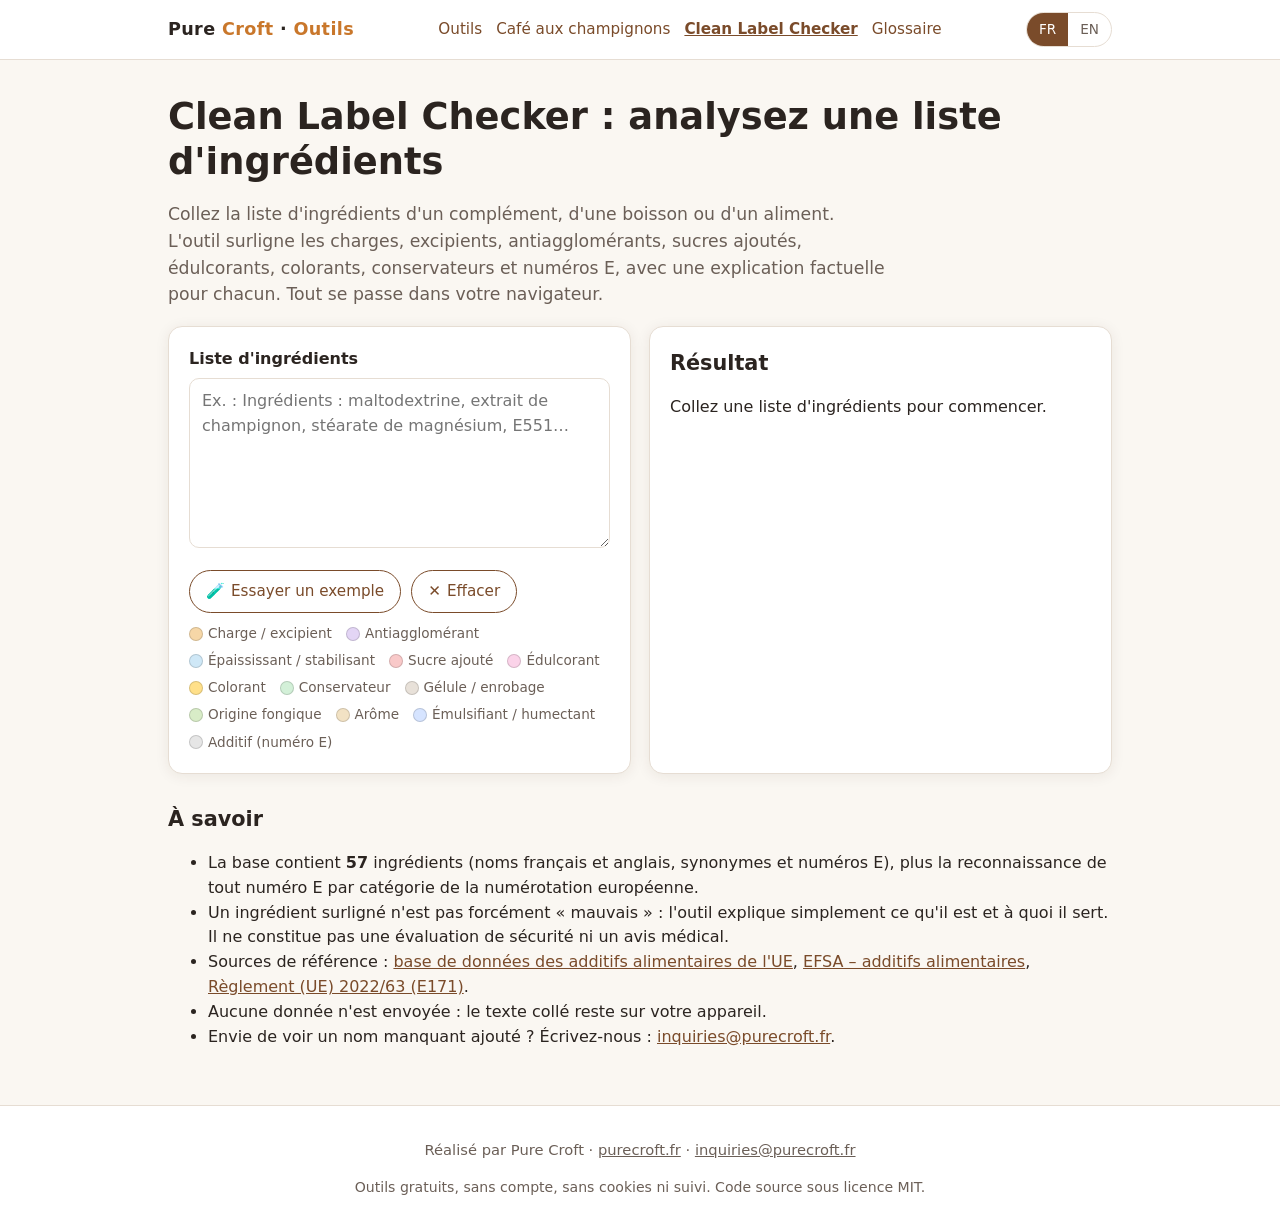
==== clean-label-checker/index.html @ 884c9f37 "Initial release" ====
<!doctype html>
<html lang="fr" class="lang-fr">
<head>
<meta charset="utf-8">
<meta name="viewport" content="width=device-width, initial-scale=1">
<title>Clean Label Checker – analyse gratuite de liste d&#x27;ingrédients | Pure Croft</title>
<meta name="description" content="Collez une liste d&#x27;ingrédients : maltodextrine, stéarate de magnésium, dioxyde de silicium, carraghénane, édulcorants, colorants et numéros E sont surlignés et expliqués. Gratuit, sans suivi.">
<meta name="pc-title-fr" content="Clean Label Checker – analyse gratuite de liste d&#x27;ingrédients | Pure Croft">
<meta name="pc-title-en" content="Clean Label Checker – free ingredient list scanner | Pure Croft">
<link rel="canonical" href="https://purecroft.github.io/tools/clean-label-checker/">
<link rel="alternate" hreflang="fr" href="https://purecroft.github.io/tools/clean-label-checker/">
<link rel="alternate" hreflang="en" href="https://purecroft.github.io/tools/clean-label-checker/?lang=en">
<link rel="alternate" hreflang="x-default" href="https://purecroft.github.io/tools/clean-label-checker/">
<meta name="robots" content="index,follow">
<meta name="author" content="Pure Croft">
<meta name="theme-color" content="#7a4b2a">
<meta property="og:type" content="website">
<meta property="og:site_name" content="Pure Croft Tools">
<meta property="og:title" content="Clean Label Checker – analyse gratuite de liste d&#x27;ingrédients | Pure Croft">
<meta property="og:description" content="Collez une liste d&#x27;ingrédients : maltodextrine, stéarate de magnésium, dioxyde de silicium, carraghénane, édulcorants, colorants et numéros E sont surlignés et expliqués. Gratuit, sans suivi.">
<meta property="og:url" content="https://purecroft.github.io/tools/clean-label-checker/">
<meta property="og:image" content="https://purecroft.github.io/tools/assets/og-clean-label-checker.png">
<meta property="og:image:width" content="1200">
<meta property="og:image:height" content="630">
<meta property="og:locale" content="fr_FR">
<meta property="og:locale:alternate" content="en_GB">
<meta name="twitter:card" content="summary_large_image">
<meta name="twitter:title" content="Clean Label Checker – free ingredient list scanner | Pure Croft">
<meta name="twitter:description" content="Paste an ingredient list: maltodextrin, magnesium stearate, silicon dioxide, carrageenan, sweeteners, colours and E-numbers are highlighted and explained. Free, no tracking.">
<meta name="twitter:image" content="https://purecroft.github.io/tools/assets/og-clean-label-checker.png">
<link rel="icon" href="../assets/favicon.svg" type="image/svg+xml">
<link rel="stylesheet" href="../assets/style.css">
<style>
.hl{white-space:pre-wrap;word-wrap:break-word;line-height:1.9;background:#fff;border:1px solid var(--line);border-radius:10px;padding:12px}
.hl mark{border-radius:4px;padding:1px 2px;color:inherit}
.cat h3{font-size:1.02rem;margin:1.1em 0 .4em;display:flex;align-items:center;gap:8px}
.cat ul{margin:0;padding-left:1.2em}.cat li{margin:.5em 0}
.dot{display:inline-block;width:14px;height:14px;border-radius:50%;border:1px solid rgba(0,0,0,.15);flex:none}
.enum{font-size:.78rem;background:var(--accent);border-radius:6px;padding:1px 6px;margin-left:4px}
.legend{display:flex;flex-wrap:wrap;gap:6px 14px;font-size:.85rem;color:var(--muted);margin-top:10px}
.leg{display:inline-flex;align-items:center;gap:5px}
</style>
<script src="../assets/common.js"></script>
<script type="application/ld+json">
{
 "@context": "https://schema.org",
 "@type": "WebApplication",
 "name": "Clean Label Checker",
 "description": "Outil gratuit qui surligne charges, excipients et additifs dans une liste d'ingrédients. Free tool highlighting fillers, excipients and additives in an ingredient list.",
 "url": "https://purecroft.github.io/tools/clean-label-checker/",
 "applicationCategory": "UtilitiesApplication",
 "operatingSystem": "Any",
 "browserRequirements": "Requires JavaScript",
 "inLanguage": [
  "fr",
  "en"
 ],
 "isAccessibleForFree": true,
 "offers": {
  "@type": "Offer",
  "price": "0",
  "priceCurrency": "EUR"
 },
 "publisher": {
  "@type": "Organization",
  "name": "Pure Croft",
  "url": "https://purecroft.fr/",
  "email": "inquiries@purecroft.fr"
 },
 "creator": {
  "@type": "Organization",
  "name": "Pure Croft",
  "url": "https://purecroft.fr/",
  "email": "inquiries@purecroft.fr"
 },
 "license": "https://opensource.org/licenses/MIT"
}
</script>
<script src="data.js" defer></script><script src="app.js" defer></script>
</head>
<body>
<a class="skip" href="#main"><span class="l-fr">Aller au contenu</span><span class="l-en" lang="en">Skip to content</span></a>
<header class="site"><div class="wrap">
<a class="logo" href="../">Pure <span>Croft</span> · <span class="l-fr">Outils</span><span class="l-en" lang="en">Tools</span></a>
<nav class="tools" aria-label="Outils / Tools"><a href="../"><span class="l-fr">Outils</span><span class="l-en" lang="en">Tools</span></a><a href="../mushroom-coffee-builder/"><span class="l-fr">Café aux champignons</span><span class="l-en" lang="en">Mushroom coffee</span></a><a href="../clean-label-checker/" aria-current="page"><span class="l-fr">Clean Label Checker</span><span class="l-en" lang="en">Clean Label Checker</span></a><a href="../glossary/"><span class="l-fr">Glossaire</span><span class="l-en" lang="en">Glossary</span></a></nav>
<div class="langswitch" role="group" aria-label="Langue / Language"><button type="button" data-lang="fr" aria-pressed="true">FR</button><button type="button" data-lang="en" aria-pressed="false">EN</button></div>
</div></header>
<main id="main"><div class="wrap">

<h1><span class="l-fr">Clean Label Checker : analysez une liste d'ingrédients</span><span class="l-en" lang="en">Clean Label Checker: scan an ingredient list</span></h1>
<p class="lede"><span class="l-fr">Collez la liste d'ingrédients d'un complément, d'une boisson ou d'un aliment. L'outil surligne les charges, excipients, antiagglomérants, sucres ajoutés, édulcorants, colorants, conservateurs et numéros E, avec une explication factuelle pour chacun. Tout se passe dans votre navigateur.</span><span class="l-en" lang="en">Paste the ingredient list of a supplement, drink or food. The tool highlights fillers, excipients, anti-caking agents, added sugars, sweeteners, colours, preservatives and E-numbers, with a factual explanation for each. Everything runs in your browser.</span></p>
<div class="grid two" style="margin-top:18px">
<div class="card">
<label for="ingredients"><span class="l-fr">Liste d'ingrédients</span><span class="l-en" lang="en">Ingredient list</span></label>
<textarea id="ingredients" spellcheck="false" data-fr-placeholder="Ex. : Ingrédients : maltodextrine, extrait de champignon, stéarate de magnésium, E551…" data-en-placeholder="e.g. Ingredients: maltodextrin, mushroom extract, magnesium stearate, E551…" placeholder="Ex. : Ingrédients : maltodextrine, extrait de champignon, stéarate de magnésium, E551…"></textarea>
<div class="actions"><button type="button" class="btn ghost" id="btn-sample">🧪 <span class="l-fr">Essayer un exemple</span><span class="l-en" lang="en">Try an example</span></button><button type="button" class="btn ghost" id="btn-clear">✕ <span class="l-fr">Effacer</span><span class="l-en" lang="en">Clear</span></button></div>
<div class="legend" id="legend" aria-label="Legend"></div>
</div>
<div class="card" aria-live="polite">
<h2 style="margin-top:0"><span class="l-fr">Résultat</span><span class="l-en" lang="en">Result</span></h2>
<p id="summary"></p>
<div id="result-wrap" hidden>
<div class="hl" id="highlighted"></div>
<div id="results"></div>
</div>
</div>
</div>
<section>
<h2><span class="l-fr">À savoir</span><span class="l-en" lang="en">Good to know</span></h2>
<ul>
<li><span class="l-fr">La base contient <strong id="dict-count">…</strong> ingrédients (noms français et anglais, synonymes et numéros E), plus la reconnaissance de tout numéro E par catégorie de la numérotation européenne.</span><span class="l-en" lang="en">The dictionary holds <strong id="dict-count-en">…</strong> ingredients (French and English names, synonyms and E-numbers), plus recognition of any E-number by its EU numbering category.</span></li>
<li><span class="l-fr">Un ingrédient surligné n'est pas forcément « mauvais » : l'outil explique simplement ce qu'il est et à quoi il sert. Il ne constitue pas une évaluation de sécurité ni un avis médical.</span><span class="l-en" lang="en">A highlighted ingredient is not necessarily 'bad': the tool simply explains what it is and what it is used for. It is not a safety assessment or medical advice.</span></li>
<li><span class="l-fr">Sources de référence : <a href="https://food.ec.europa.eu/food-safety/food-improvement-agents/additives/database_en">base de données des additifs alimentaires de l'UE</a>, <a href="https://www.efsa.europa.eu/en/topics/topic/food-additives">EFSA – additifs alimentaires</a>, <a href="https://eur-lex.europa.eu/eli/reg/2022/63/oj">Règlement (UE) 2022/63 (E171)</a>.</span><span class="l-en" lang="en">Reference sources: <a href="https://food.ec.europa.eu/food-safety/food-improvement-agents/additives/database_en">EU food additives database</a>, <a href="https://www.efsa.europa.eu/en/topics/topic/food-additives">EFSA – food additives</a>, <a href="https://eur-lex.europa.eu/eli/reg/2022/63/oj">Regulation (EU) 2022/63 (E171)</a>.</span></li>
<li><span class="l-fr">Aucune donnée n'est envoyée : le texte collé reste sur votre appareil.</span><span class="l-en" lang="en">No data is sent anywhere: the text you paste stays on your device.</span></li>
<li><span class="l-fr">Envie de voir un nom manquant ajouté ? Écrivez-nous : <a href="mailto:inquiries@purecroft.fr">inquiries@purecroft.fr</a>.</span><span class="l-en" lang="en">Missing an ingredient? Tell us: <a href="mailto:inquiries@purecroft.fr">inquiries@purecroft.fr</a>.</span></li>
</ul>
</section>

</div></main>
<footer class="site"><div class="wrap">
<p><span class="l-fr">Réalisé par</span><span class="l-en" lang="en">Made by</span> Pure Croft · <a href="https://purecroft.fr/">purecroft.fr</a> · <a href="mailto:inquiries@purecroft.fr">inquiries@purecroft.fr</a></p>
<p class="note"><span class="l-fr">Outils gratuits, sans compte, sans cookies ni suivi. Code source sous licence MIT.</span><span class="l-en" lang="en">Free tools, no account, no cookies, no tracking. Source code under the MIT licence.</span></p>
</div></footer>
</body>
</html>
---- assets/style.css ----
/* Pure Croft Tools - shared styles. MIT License (c) 2026 Pure Croft SASU */
:root{
  --bg:#faf7f2; --card:#fff; --ink:#2b2420; --muted:#6b5f57; --line:#e6ddd3;
  --brand:#7a4b2a; --brand-2:#c9772b; --accent:#f3e6d6; --ok:#2f6f4f;
  --radius:14px; --shadow:0 2px 14px rgba(60,40,20,.08);
  --font:system-ui,-apple-system,"Segoe UI",Roboto,"Helvetica Neue",Arial,sans-serif;
}
*{box-sizing:border-box}
html{-webkit-text-size-adjust:100%}
body{margin:0;background:var(--bg);color:var(--ink);font:16px/1.55 var(--font)}
a{color:var(--brand)}
a:hover{color:var(--brand-2)}
img{max-width:100%}
.wrap{max-width:980px;margin:0 auto;padding:0 18px}
.skip{position:absolute;left:-999px}
.skip:focus{left:10px;top:10px;background:#fff;padding:8px;z-index:9}

/* language visibility */
html.lang-fr .l-en, html.lang-en .l-fr{display:none !important}

header.site{background:var(--card);border-bottom:1px solid var(--line)}
header.site .wrap{display:flex;align-items:center;justify-content:space-between;gap:12px;padding-top:12px;padding-bottom:12px;flex-wrap:wrap}
.logo{font-weight:800;letter-spacing:.02em;text-decoration:none;color:var(--ink);font-size:1.1rem}
.logo span{color:var(--brand-2)}
nav.tools{display:flex;gap:14px;flex-wrap:wrap;font-size:.95rem}
nav.tools a{text-decoration:none}
nav.tools a[aria-current="page"]{font-weight:700;text-decoration:underline}
.langswitch{display:inline-flex;border:1px solid var(--line);border-radius:999px;overflow:hidden}
.langswitch button{border:0;background:transparent;padding:6px 12px;font:inherit;font-size:.85rem;cursor:pointer;color:var(--muted)}
.langswitch button[aria-pressed="true"]{background:var(--brand);color:#fff}

main{padding:28px 0 40px}
h1{font-size:clamp(1.6rem,4vw,2.3rem);line-height:1.2;margin:.2em 0 .3em}
h2{font-size:1.3rem;margin:1.4em 0 .5em}
.lede{color:var(--muted);font-size:1.08rem;max-width:720px}
.card{background:var(--card);border:1px solid var(--line);border-radius:var(--radius);box-shadow:var(--shadow);padding:20px}
.grid{display:grid;gap:18px}
@media(min-width:820px){.grid.two{grid-template-columns:1fr 1fr}}
.tile{display:block;text-decoration:none;color:inherit;transition:transform .1s}
.tile:hover{transform:translateY(-2px)}
.tile h2{margin-top:.2em;color:var(--brand)}
.tile .emoji{font-size:2rem}

label{font-weight:600;display:block;margin:0 0 6px}
fieldset{border:0;padding:0;margin:0 0 16px}
legend{font-weight:700;margin-bottom:8px}
.chips{display:flex;flex-wrap:wrap;gap:8px}
.chips input{position:absolute;opacity:0;pointer-events:none}
.chips label{font-weight:500;margin:0;border:1px solid var(--line);background:#fff;border-radius:999px;padding:7px 13px;cursor:pointer;font-size:.93rem}
.chips input:checked+label{background:var(--brand);border-color:var(--brand);color:#fff}
.chips input:focus-visible+label{outline:2px solid var(--brand-2);outline-offset:2px}
.chips input:disabled+label{opacity:.4;cursor:not-allowed}
select,textarea,input[type=search],input[type=text]{width:100%;font:inherit;padding:10px 12px;border:1px solid var(--line);border-radius:10px;background:#fff;color:var(--ink)}
textarea{min-height:170px;resize:vertical}
.btn{display:inline-flex;align-items:center;gap:6px;border:1px solid var(--brand);background:var(--brand);color:#fff;padding:9px 16px;border-radius:999px;font:inherit;font-size:.95rem;cursor:pointer;text-decoration:none}
.btn.ghost{background:#fff;color:var(--brand)}
.btn:hover{filter:brightness(1.08)}
.actions{display:flex;flex-wrap:wrap;gap:10px;margin-top:14px}
.note{font-size:.88rem;color:var(--muted)}
.toast{position:fixed;left:50%;bottom:24px;transform:translateX(-50%);background:var(--ink);color:#fff;padding:10px 16px;border-radius:999px;font-size:.9rem;opacity:0;transition:opacity .2s;pointer-events:none;z-index:50}
.toast.show{opacity:1}

footer.site{border-top:1px solid var(--line);background:var(--card);padding:18px 0;font-size:.92rem;color:var(--muted);text-align:center}
footer.site a{color:var(--muted)}

/* print */
@media print{
  header.site,footer.site,.no-print,.toast{display:none !important}
  body{background:#fff}
  .card{box-shadow:none;border:1px solid #999}
}
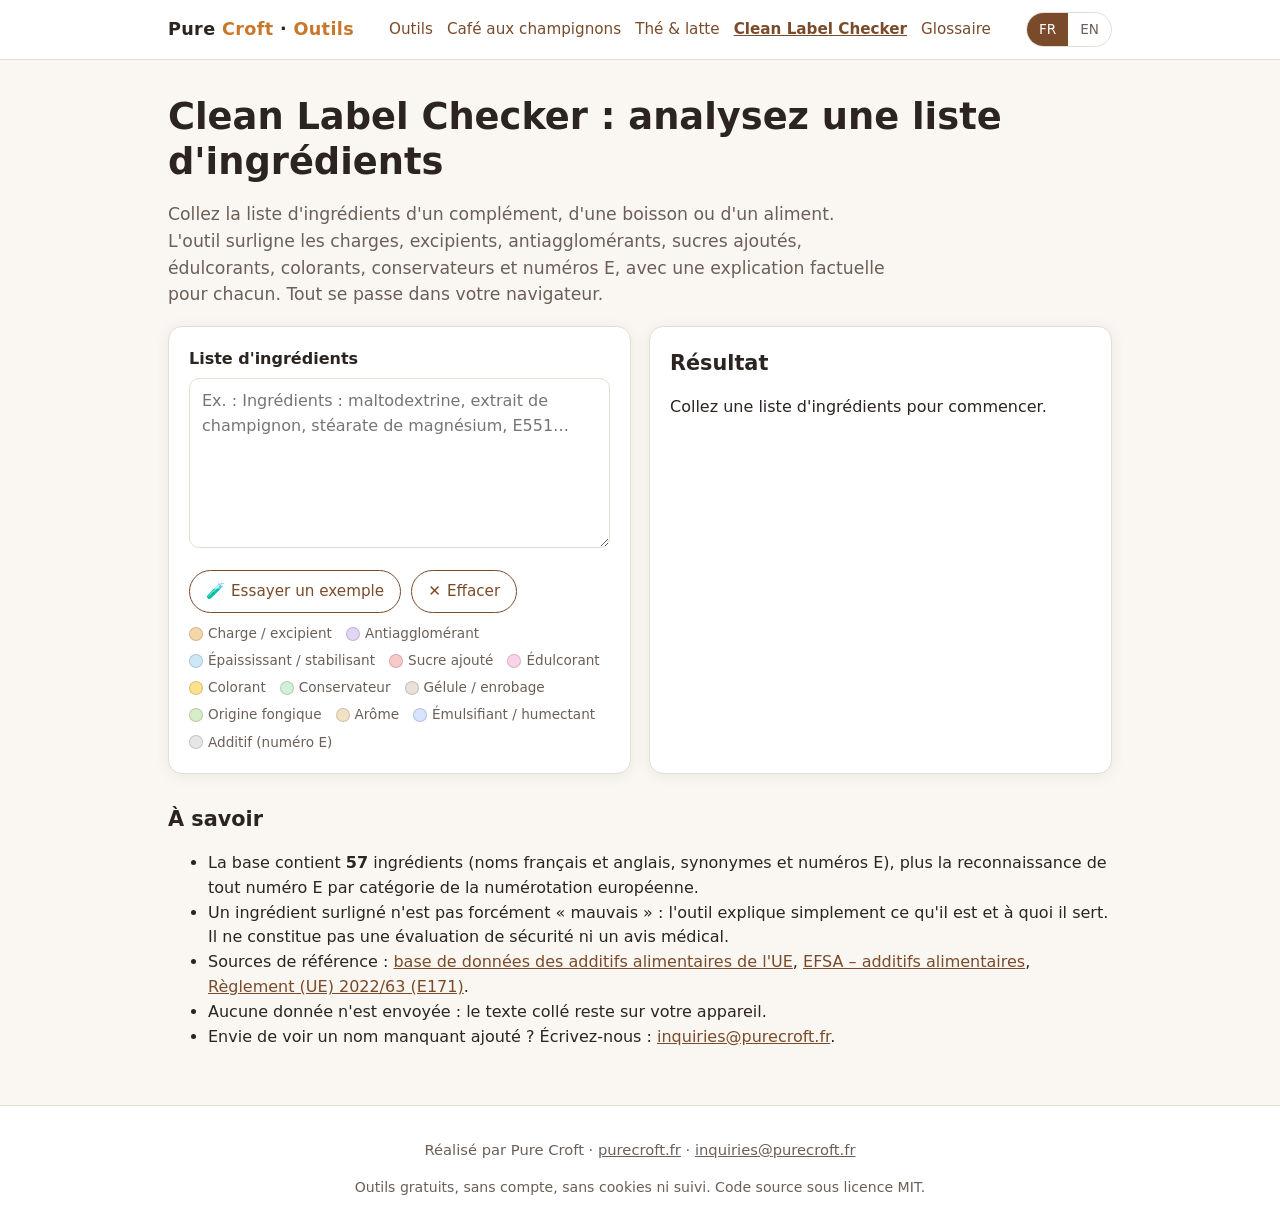
==== commit 9638ff6b: "Add Mushroom Tea & Latte Recipe Generator" ====
--- a/clean-label-checker/index.html
+++ b/clean-label-checker/index.html
@@ -82,7 +82,7 @@
 <a class="skip" href="#main"><span class="l-fr">Aller au contenu</span><span class="l-en" lang="en">Skip to content</span></a>
 <header class="site"><div class="wrap">
 <a class="logo" href="../">Pure <span>Croft</span> · <span class="l-fr">Outils</span><span class="l-en" lang="en">Tools</span></a>
-<nav class="tools" aria-label="Outils / Tools"><a href="../"><span class="l-fr">Outils</span><span class="l-en" lang="en">Tools</span></a><a href="../mushroom-coffee-builder/"><span class="l-fr">Café aux champignons</span><span class="l-en" lang="en">Mushroom coffee</span></a><a href="../clean-label-checker/" aria-current="page"><span class="l-fr">Clean Label Checker</span><span class="l-en" lang="en">Clean Label Checker</span></a><a href="../glossary/"><span class="l-fr">Glossaire</span><span class="l-en" lang="en">Glossary</span></a></nav>
+<nav class="tools" aria-label="Outils / Tools"><a href="../"><span class="l-fr">Outils</span><span class="l-en" lang="en">Tools</span></a><a href="../mushroom-coffee-builder/"><span class="l-fr">Café aux champignons</span><span class="l-en" lang="en">Mushroom coffee</span></a><a href="../tea-latte/"><span class="l-fr">Thé & latte</span><span class="l-en" lang="en">Tea & latte</span></a><a href="../clean-label-checker/" aria-current="page"><span class="l-fr">Clean Label Checker</span><span class="l-en" lang="en">Clean Label Checker</span></a><a href="../glossary/"><span class="l-fr">Glossaire</span><span class="l-en" lang="en">Glossary</span></a></nav>
 <div class="langswitch" role="group" aria-label="Langue / Language"><button type="button" data-lang="fr" aria-pressed="true">FR</button><button type="button" data-lang="en" aria-pressed="false">EN</button></div>
 </div></header>
 <main id="main"><div class="wrap">
